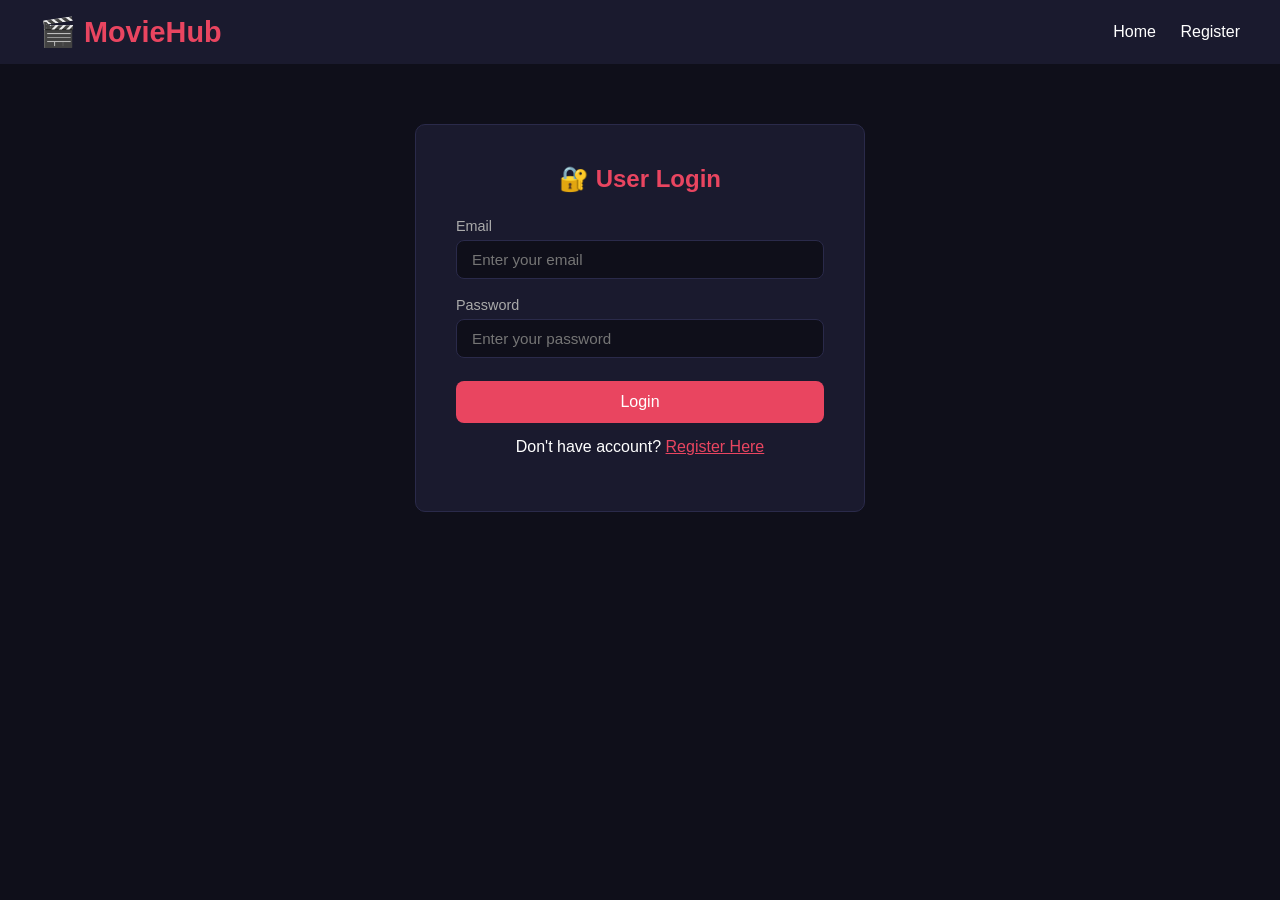
==== MoviePlatform/src/main/resources/static/login.html @ b0e9cb02 "Add files via upload" ====
<!DOCTYPE html>
<html lang="en">
<head>
    <meta charset="UTF-8">
    <title>Login - MovieHub</title>
    <link rel="stylesheet" href="css/style.css">
</head>
<body>

<nav class="navbar">
    <h1>🎬 MovieHub</h1>
    <div class="nav-links">
        <a href="index.html">Home</a>
        <a href="register.html">Register</a>
    </div>
</nav>

<div class="form-container">
    <h2>🔐 User Login</h2>

    <div class="form-group">
        <label>Email</label>
        <input type="email"
               id="email"
               placeholder="Enter your email">
    </div>

    <div class="form-group">
        <label>Password</label>
        <input type="password"
               id="password"
               placeholder="Enter your password">
    </div>

    <button class="btn-primary"
            onclick="loginUser()">
        Login
    </button>

    <p style="text-align:center; margin-top:15px">
        Don't have account?
        <a href="register.html" style="color:#e94560">
            Register Here
        </a>
    </p>

    <p id="message" class="message"></p>
</div>

<script>
const API = "http://localhost:8080/api";

async function loginUser() {
    const email    = document.getElementById("email")
                             .value.trim();
    const password = document.getElementById("password")
                             .value.trim();

   
    if (!email || !password) {
        showMessage("❌ Please enter email and password!", "red");
        return;
    }

    try {
        console.log(" Sending Login Request:");
        console.log({
            email: email,
            password: password
        });

        const res = await fetch(`${API}/users/login`, {
            method: "POST",
            headers: {
                "Content-Type": "application/json"
            },
            body: JSON.stringify({
                email:    email,
                password: password
            })
        });

        const data = await res.json();
        console.log("📥 Response:", data);

        if (data.success === true && data.userId) {
            // Save user
            localStorage.setItem("userId",   data.userId);
            localStorage.setItem("username", data.username);
            localStorage.setItem("email",    data.email);
            localStorage.setItem("genre",    data.genre);

            console.log("✅ Login Success! UserId:", data.userId);

            showMessage("✅ Login Successful! Welcome " +
                        data.username, "green");

            setTimeout(() => {
                window.location.href = "index.html";
            }, 1000);

        } else {
            console.log("❌ Login Failed:", data.message);
            showMessage("❌ " + data.message, "red");
        }

    } catch (err) {
        console.error("❌ Error:", err);
        showMessage(
            "❌ Server Error! Is Spring Boot running on port 8080?",
            "red"
        );
    }
}

function showMessage(msg, color) {
    const el = document.getElementById("message");
    el.textContent = msg;
    el.style.color = color;
}

// Login 
document.addEventListener("DOMContentLoaded", () => {
    document.getElementById("password")
            .addEventListener("keypress", (e) => {
        if (e.key === "Enter") loginUser();
    });
});
</script>
</body>
</html>
---- MoviePlatform/src/main/resources/static/css/style.css ----
/* ===== GLOBAL ===== */
* {
    margin: 0;
    padding: 0;
    box-sizing: border-box;
    font-family: Arial, sans-serif;
}

body {
    background-color: #0f0f1a;
    color: #ffffff;
}

/* ===== NAVBAR ===== */
.navbar {
    display: flex;
    justify-content: space-between;
    align-items: center;
    padding: 15px 40px;
    background-color: #1a1a2e;
    position: sticky;
    top: 0;
    z-index: 100;
}

.navbar h1 {
    color: #e94560;
    font-size: 1.8rem;
}

.nav-links a {
    color: #ffffff;
    text-decoration: none;
    margin-left: 20px;
    font-size: 1rem;
    transition: color 0.3s;
}

.nav-links a:hover {
    color: #e94560;
}

/* ===== HERO ===== */
.hero {
    text-align: center;
    padding: 80px 20px;
    background: linear-gradient(135deg, #1a1a2e, #16213e);
}

.hero h2 {
    font-size: 2.5rem;
    color: #e94560;
    margin-bottom: 10px;
}

.hero p {
    font-size: 1.2rem;
    color: #aaaaaa;
    margin-bottom: 30px;
}

/* ===== SEARCH BOX ===== */
.search-box {
    display: flex;
    justify-content: center;
    gap: 10px;
}

.search-box input {
    padding: 12px 20px;
    width: 400px;
    border: none;
    border-radius: 25px;
    background: #2a2a4a;
    color: white;
    font-size: 1rem;
    outline: none;
}

.search-box button {
    padding: 12px 25px;
    border: none;
    border-radius: 25px;
    background: #e94560;
    color: white;
    cursor: pointer;
    font-size: 1rem;
    transition: background 0.3s;
}

.search-box button:hover {
    background: #c73652;
}

/* ===== SECTIONS ===== */
.section {
    padding: 40px;
    max-width: 1200px;
    margin: 0 auto;
}

.section h2 {
    font-size: 1.8rem;
    color: #e94560;
    margin-bottom: 20px;
}

/* ===== GENRE BUTTONS ===== */
.genre-buttons {
    display: flex;
    gap: 10px;
    flex-wrap: wrap;
    margin-bottom: 20px;
}

.genre-buttons button {
    padding: 8px 20px;
    border: 2px solid #e94560;
    border-radius: 20px;
    background: transparent;
    color: #e94560;
    cursor: pointer;
    font-size: 0.9rem;
    transition: all 0.3s;
}

.genre-buttons button:hover {
    background: #e94560;
    color: white;
}

/* ===== MOVIE GRID ===== */
.movie-grid {
    display: grid;
    grid-template-columns: repeat(auto-fill, minmax(220px, 1fr));
    gap: 20px;
}

/* ===== MOVIE CARD ===== */
.movie-card {
    background: #1a1a2e;
    border-radius: 10px;
    padding: 20px;
    border: 1px solid #2a2a4a;
    transition: transform 0.3s, border-color 0.3s;
}

.movie-card:hover {
    transform: translateY(-5px);
    border-color: #e94560;
}

.movie-card h3 {
    font-size: 1.1rem;
    margin-bottom: 8px;
    color: #ffffff;
}

.movie-card .genre {
    color: #e94560;
    font-size: 0.85rem;
    margin-bottom: 8px;
}

.movie-card .rating {
    color: #f0c040;
    margin: 8px 0;
}

.movie-card p {
    font-size: 0.85rem;
    color: #aaaaaa;
    margin-bottom: 5px;
}

.card-buttons {
    display: flex;
    gap: 8px;
    margin-top: 10px;
}

.card-buttons button {
    flex: 1;
    padding: 6px;
    border: 1px solid #e94560;
    border-radius: 5px;
    background: transparent;
    color: #e94560;
    cursor: pointer;
    font-size: 0.8rem;
    transition: all 0.3s;
}

.card-buttons button:hover {
    background: #e94560;
    color: white;
}

/* ===== FORM ===== */
.form-container {
    background: #1a1a2e;
    padding: 40px;
    border-radius: 10px;
    max-width: 450px;
    margin: 60px auto;
    border: 1px solid #2a2a4a;
}

.form-container h2 {
    text-align: center;
    color: #e94560;
    margin-bottom: 25px;
}

.form-group {
    margin-bottom: 18px;
}

.form-group label {
    display: block;
    margin-bottom: 6px;
    color: #aaaaaa;
    font-size: 0.9rem;
}

.form-group input,
.form-group select,
.form-group textarea {
    width: 100%;
    padding: 10px 15px;
    border: 1px solid #2a2a4a;
    border-radius: 8px;
    background: #0f0f1a;
    color: white;
    font-size: 0.95rem;
    outline: none;
    transition: border 0.3s;
}

.form-group input:focus,
.form-group select:focus,
.form-group textarea:focus {
    border-color: #e94560;
}

.form-group textarea {
    height: 100px;
    resize: none;
}

/* ===== BUTTON ===== */
.btn-primary {
    width: 100%;
    padding: 12px;
    background: #e94560;
    color: white;
    border: none;
    border-radius: 8px;
    font-size: 1rem;
    cursor: pointer;
    transition: background 0.3s;
    margin-top: 5px;
}

.btn-primary:hover {
    background: #c73652;
}

/* ===== MESSAGE ===== */
.message {
    text-align: center;
    margin-top: 15px;
    color: #e94560;
    font-size: 0.95rem;
}

/* ===== DASHBOARD CARD ===== */
.dashboard-card {
    background: #1a1a2e;
    padding: 20px;
    border-radius: 10px;
    margin-bottom: 30px;
    border-left: 4px solid #e94560;
}

.dashboard-card h3 {
    color: #e94560;
    font-size: 1.4rem;
}
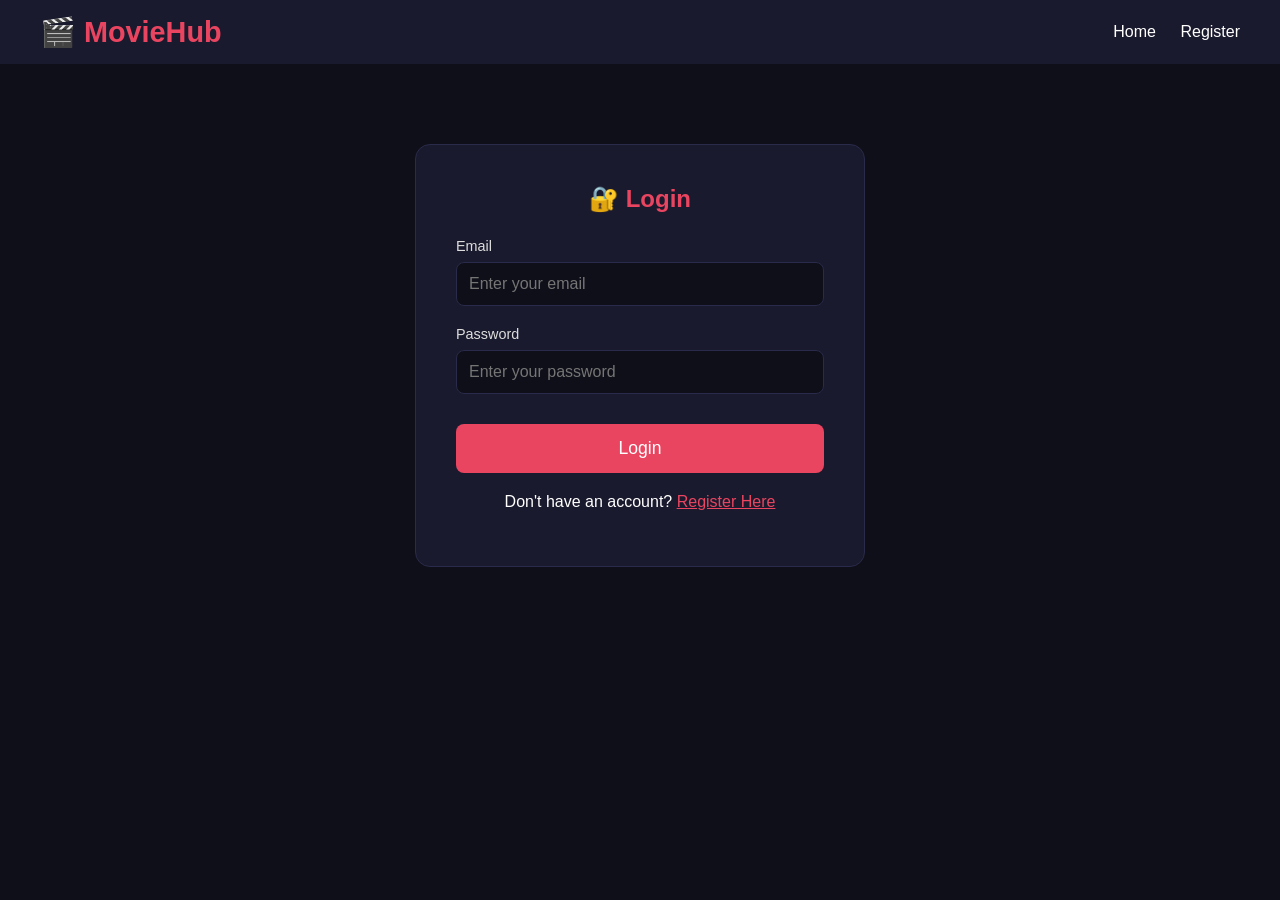
==== commit 2cd7d6e8: "Update login.html" ====
--- a/MoviePlatform/src/main/resources/static/login.html
+++ b/MoviePlatform/src/main/resources/static/login.html
@@ -2,8 +2,55 @@
 <html lang="en">
 <head>
     <meta charset="UTF-8">
+    <meta name="viewport" content="width=device-width, initial-scale=1.0">
     <title>Login - MovieHub</title>
     <link rel="stylesheet" href="css/style.css">
+    <style>
+        .form-container {
+            background: #1a1a2e;
+            padding: 40px;
+            border-radius: 15px;
+            max-width: 450px;
+            margin: 80px auto;
+            border: 1px solid #2a2a4a;
+        }
+        .form-group {
+            margin-bottom: 20px;
+        }
+        .form-group label {
+            display: block;
+            margin-bottom: 8px;
+            color: #ddd;
+        }
+        .form-group input {
+            width: 100%;
+            padding: 12px;
+            background: #0f0f1a;
+            border: 1px solid #2a2a4a;
+            border-radius: 8px;
+            color: white;
+            font-size: 1rem;
+        }
+        .btn-primary {
+            width: 100%;
+            padding: 14px;
+            background: #e94560;
+            color: white;
+            border: none;
+            border-radius: 8px;
+            font-size: 1.1rem;
+            cursor: pointer;
+            margin-top: 10px;
+        }
+        .btn-primary:hover {
+            background: #c73652;
+        }
+        .message {
+            text-align: center;
+            margin-top: 15px;
+            font-weight: bold;
+        }
+    </style>
 </head>
 <body>
 
@@ -16,116 +63,99 @@
 </nav>
 
 <div class="form-container">
-    <h2>🔐 User Login</h2>
+    <h2 style="text-align:center; color:#e94560; margin-bottom:25px;">🔐 Login</h2>
 
-    <div class="form-group">
-        <label>Email</label>
-        <input type="email"
-               id="email"
-               placeholder="Enter your email">
-    </div>
+    <form id="loginForm" autocomplete="off">
+        <div class="form-group">
+            <label>Email</label>
+            <input type="email" 
+                   id="email" 
+                   placeholder="Enter your email"
+                   autocomplete="off"
+                   required>
+        </div>
 
-    <div class="form-group">
-        <label>Password</label>
-        <input type="password"
-               id="password"
-               placeholder="Enter your password">
-    </div>
+        <div class="form-group">
+            <label>Password</label>
+            <input type="password" 
+                   id="password" 
+                   placeholder="Enter your password"
+                   autocomplete="new-password"
+                   required>
+        </div>
 
-    <button class="btn-primary"
-            onclick="loginUser()">
-        Login
-    </button>
+        <button type="button" class="btn-primary" onclick="loginUser()">
+            Login
+        </button>
+    </form>
 
-    <p style="text-align:center; margin-top:15px">
-        Don't have account?
-        <a href="register.html" style="color:#e94560">
-            Register Here
-        </a>
+    <p style="text-align:center; margin-top:20px;">
+        Don't have an account? 
+        <a href="register.html" style="color:#e94560;">Register Here</a>
     </p>
 
     <p id="message" class="message"></p>
 </div>
 
 <script>
-const API = "http://localhost:8080/api";
+    const API = "http://localhost:8080/api";  
 
-async function loginUser() {
-    const email    = document.getElementById("email")
-                             .value.trim();
-    const password = document.getElementById("password")
-                             .value.trim();
+    async function loginUser() {
+        const email = document.getElementById("email").value.trim();
+        const password = document.getElementById("password").value.trim();
+        const msg = document.getElementById("message");
+
+        if (!email || !password) {
+            msg.innerHTML = `<span style="color:red">Please enter email and password</span>`;
+            return;
+        }
+
+        try {
+            const res = await fetch(`${API}/users/login`, {
+                method: "POST",
+                headers: { "Content-Type": "application/json" },
+                body: JSON.stringify({ email, password })
+            });
+
+            const data = await res.json();
+
+            if (data.success === true && data.userId) {
+                localStorage.setItem("userId", data.userId);
+                localStorage.setItem("username", data.username);
+                localStorage.setItem("email", data.email);
+                localStorage.setItem("genre", data.genre);
+
+                msg.innerHTML = `<span style="color:#4caf50">✅ Login Successful! Redirecting...</span>`;
+                
+                setTimeout(() => {
+                    window.location.href = "dashboard.html";
+                }, 1200);
+            } else {
+                msg.innerHTML = `<span style="color:red">❌ ${data.message || "Invalid Credentials!"}</span>`;
+            }
+        } catch (err) {
+            console.error(err);
+            msg.innerHTML = `<span style="color:red">❌ Server error. Is backend running?</span>`;
+        }
+    }
 
    
-    if (!email || !password) {
-        showMessage("❌ Please enter email and password!", "red");
-        return;
-    }
+    window.onload = () => {
+        document.getElementById("email").value = "";
+        document.getElementById("password").value = "";
+        
+        
+        setTimeout(() => {
+            document.getElementById("email").value = "";
+            document.getElementById("password").value = "";
+        }, 500);
+    };
 
-    try {
-        console.log(" Sending Login Request:");
-        console.log({
-            email: email,
-            password: password
-        });
-
-        const res = await fetch(`${API}/users/login`, {
-            method: "POST",
-            headers: {
-                "Content-Type": "application/json"
-            },
-            body: JSON.stringify({
-                email:    email,
-                password: password
-            })
-        });
-
-        const data = await res.json();
-        console.log("📥 Response:", data);
-
-        if (data.success === true && data.userId) {
-            // Save user
-            localStorage.setItem("userId",   data.userId);
-            localStorage.setItem("username", data.username);
-            localStorage.setItem("email",    data.email);
-            localStorage.setItem("genre",    data.genre);
-
-            console.log("✅ Login Success! UserId:", data.userId);
-
-            showMessage("✅ Login Successful! Welcome " +
-                        data.username, "green");
-
-            setTimeout(() => {
-                window.location.href = "index.html";
-            }, 1000);
-
-        } else {
-            console.log("❌ Login Failed:", data.message);
-            showMessage("❌ " + data.message, "red");
-        }
-
-    } catch (err) {
-        console.error("❌ Error:", err);
-        showMessage(
-            "❌ Server Error! Is Spring Boot running on port 8080?",
-            "red"
-        );
-    }
-}
-
-function showMessage(msg, color) {
-    const el = document.getElementById("message");
-    el.textContent = msg;
-    el.style.color = color;
-}
-
-// Login 
-document.addEventListener("DOMContentLoaded", () => {
-    document.getElementById("password")
-            .addEventListener("keypress", (e) => {
+   
+    document.getElementById("password").addEventListener("keypress", function(e) {
         if (e.key === "Enter") loginUser();
     });
-});
 </script>
+
 </body>
-</html>	+</html>
